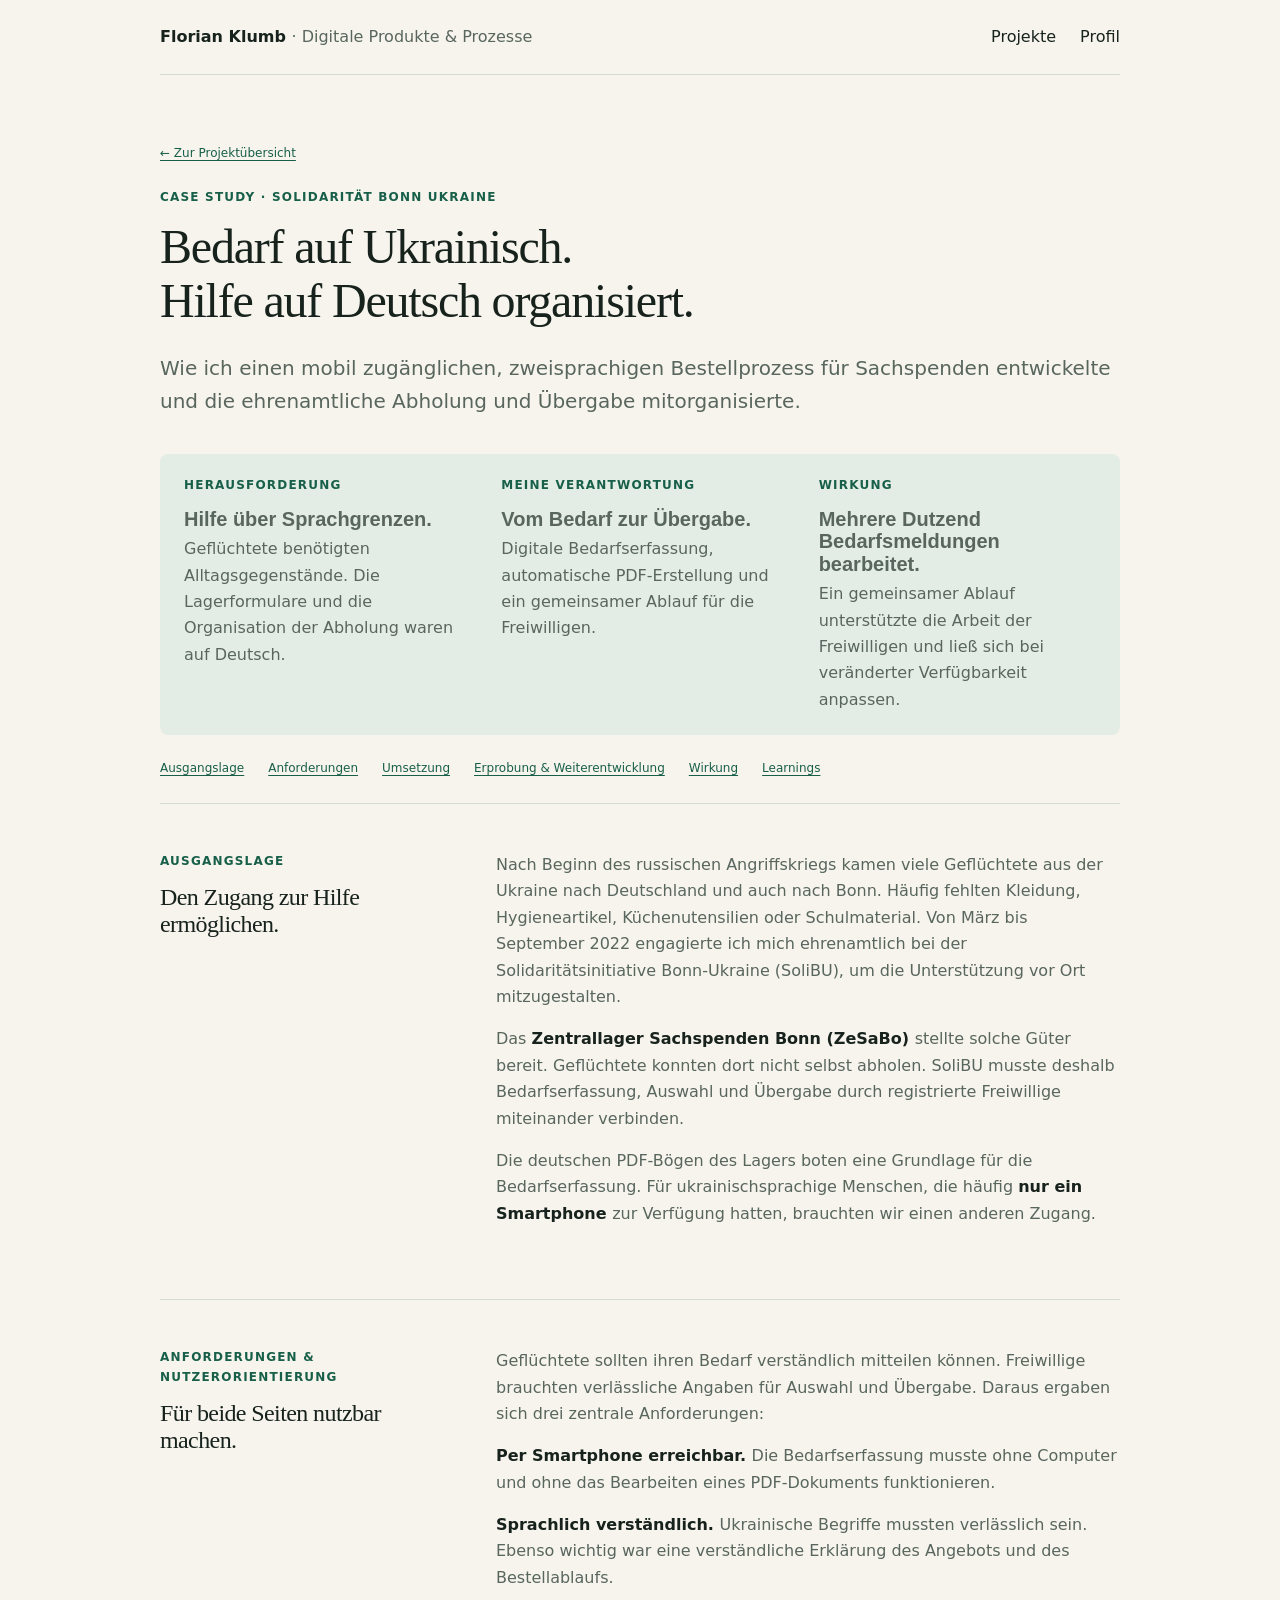
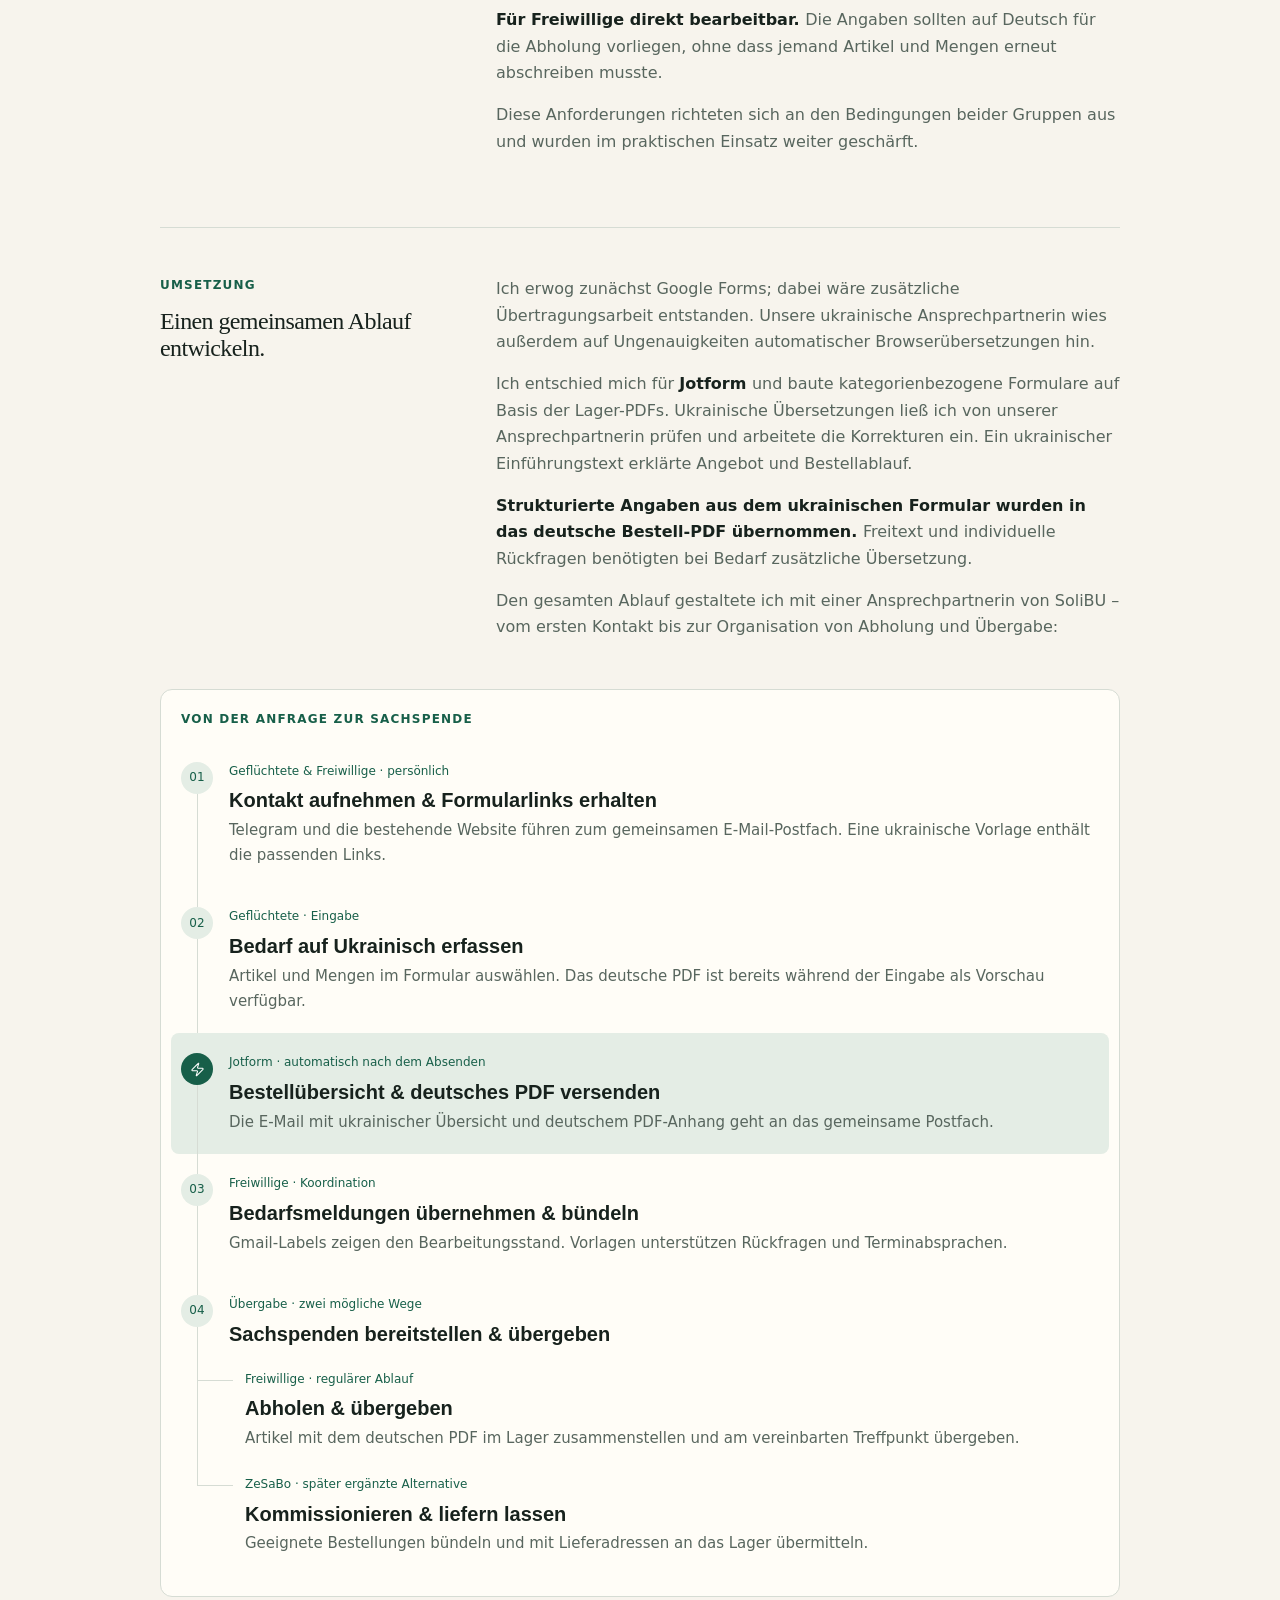
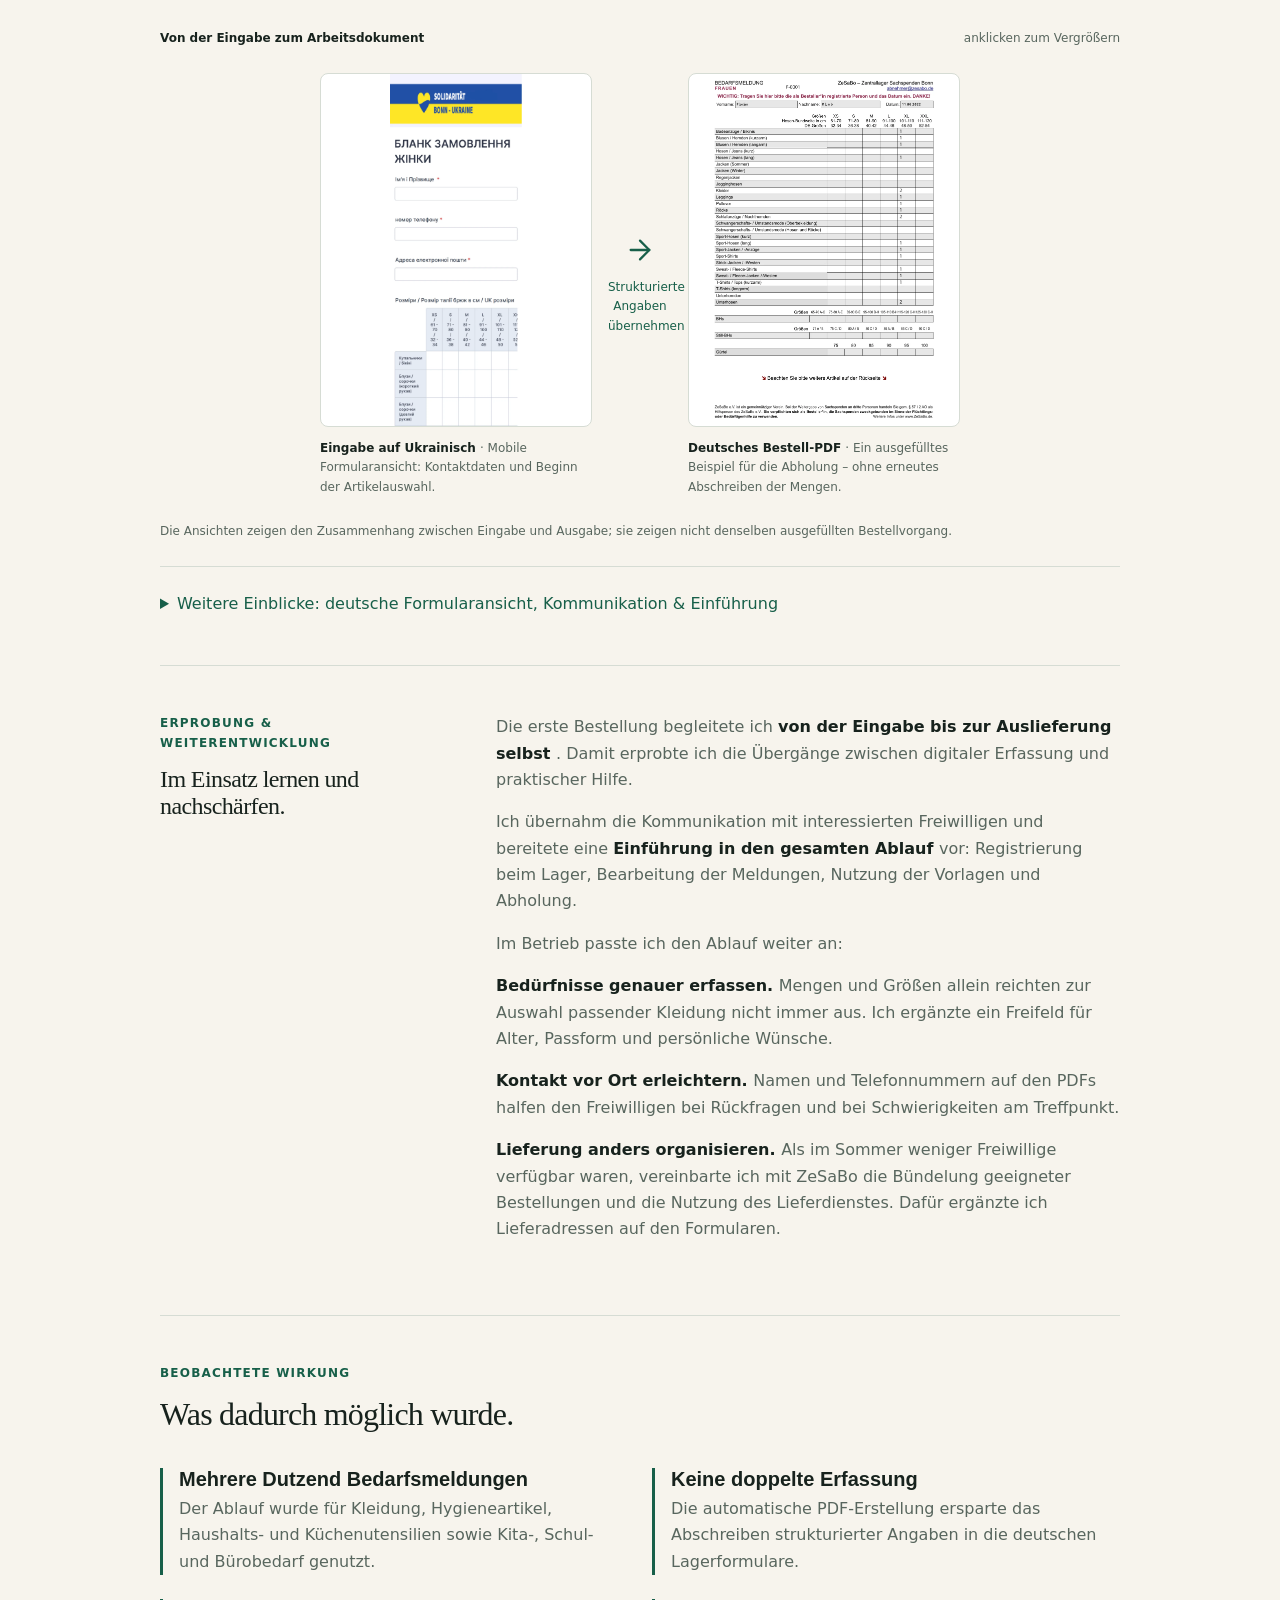
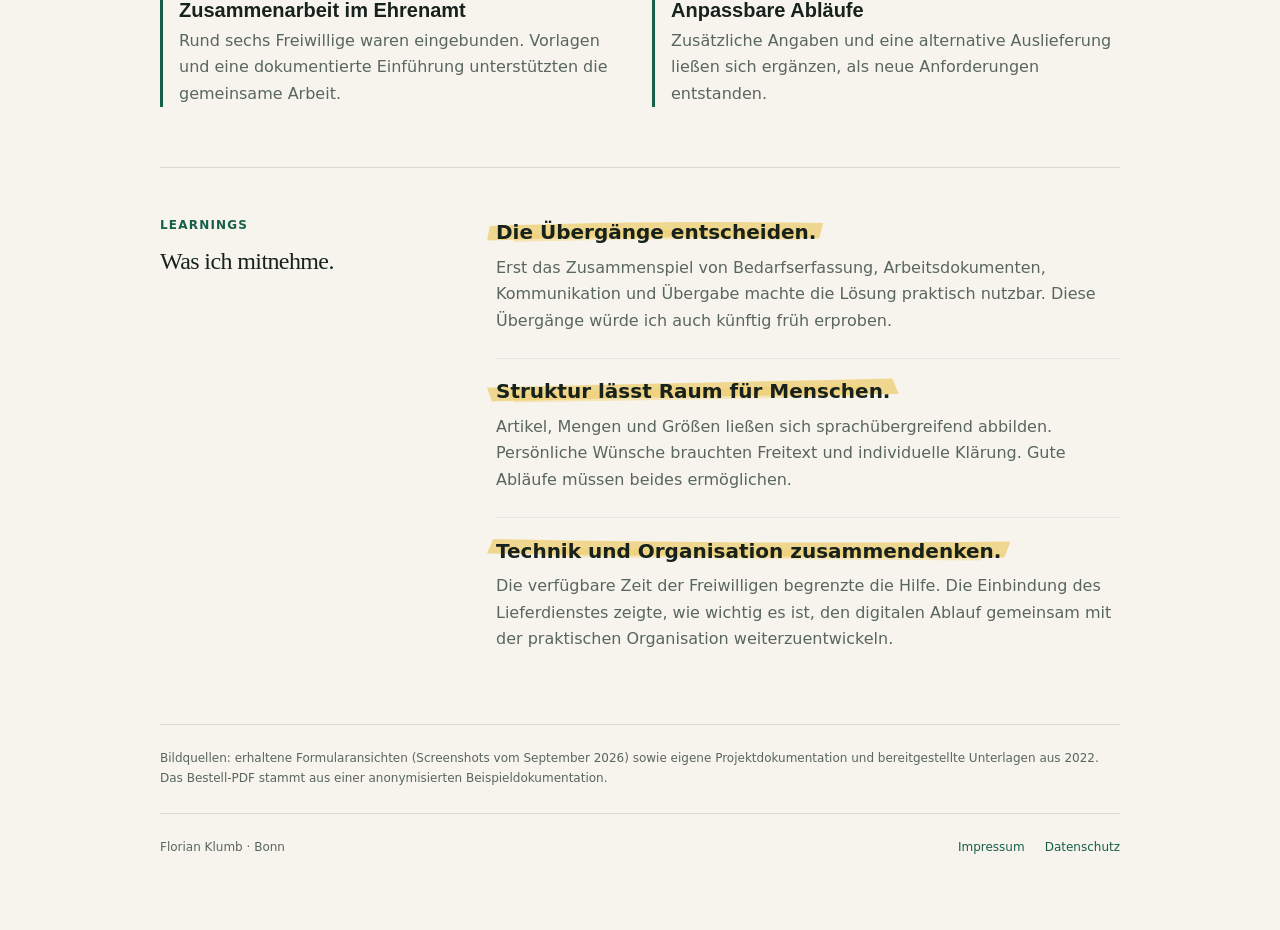
==== case-solibu.html @ 79d1ba6e "Initial version" ====
<!DOCTYPE html>
<html data-theme="light" lang="de">
 <head>
  <meta charset="utf-8"/>
  <meta content="width=device-width, initial-scale=1" name="viewport"/>
  <meta content="light" name="color-scheme"/>
  <title>
   SoliBU: Bedarf auf Ukrainisch, Hilfe auf Deutsch · Florian Klumb
  </title>
  <script defer="" src="assets/site.js">
  </script>
  <meta content="Case Study SoliBU: Ein zweisprachiger Bestellprozess verbindet ukrainische Geflüchtete, Freiwillige und ein Sachspendenlager." name="description"/>
  <link href="assets/favicon.svg" rel="icon" type="image/svg+xml"/>
  <link href="assets/vendor/bulma-1.0.4.min.css" rel="stylesheet"/>
  <link href="assets/portfolio.css" rel="stylesheet"/>
 </head>
 <body>
  <a class="skip-link" href="#inhalt">
   Zum Inhalt
  </a>
  <div id="portfolio">
   <header class="section py-5">
    <div class="container is-max-desktop site-nav">
     <a class="brand" href="index.html">
      Florian Klumb
      <span class="brand-description">
       · Digitale Produkte &amp; Prozesse
      </span>
     </a>
     <nav aria-label="Hauptnavigation">
      <a href="index.html#portfolio-projekte">
       Projekte
      </a>
      <a href="index.html#portfolio-profil">
       Profil
      </a>
     </nav>
    </div>
   </header>
   <main class="section pt-5" id="inhalt" tabindex="-1">
    <div class="container is-max-desktop">
     <section class="case-header block">
      <a class="back-link" href="index.html#portfolio-projekte">
       ← Zur Projektübersicht
      </a>
      <div class="eyebrow">
       Case Study · Solidarität Bonn Ukraine
      </div>
      <h1 class="title is-1 is-size-2-mobile is-spaced">
       Bedarf auf Ukrainisch.
       <br/>
       Hilfe auf Deutsch organisiert.
      </h1>
      <p class="subtitle is-5">
       Wie ich einen mobil zugänglichen, zweisprachigen Bestellprozess für Sachspenden entwickelte und die ehrenamtliche Abholung und Übergabe mitorganisierte.
      </p>
     </section>
     <section aria-label="Das Projekt auf einen Blick" class="notification case-summary">
      <div class="columns is-variable is-5">
       <article class="column">
        <div class="eyebrow">
         Herausforderung
        </div>
        <h3 class="title is-5 is-family-primary">
         Hilfe über Sprachgrenzen.
        </h3>
        <p>
         Geflüchtete benötigten Alltagsgegenstände. Die Lagerformulare und die Organisation der Abholung waren auf Deutsch.
        </p>
       </article>
       <article class="column">
        <div class="eyebrow">
         Meine Verantwortung
        </div>
        <h3 class="title is-5 is-family-primary">
         Vom Bedarf zur Übergabe.
        </h3>
        <p>
         Digitale Bedarfserfassung, automatische PDF-Erstellung und ein gemeinsamer Ablauf für die Freiwilligen.
        </p>
       </article>
       <article class="column">
        <div class="eyebrow">
         Wirkung
        </div>
        <h3 class="title is-5 is-family-primary">
         Mehrere Dutzend Bedarfsmeldungen bearbeitet.
        </h3>
        <p>
         Ein gemeinsamer Ablauf unterstützte die Arbeit der Freiwilligen und ließ sich bei veränderter Verfügbarkeit anpassen.
        </p>
       </article>
      </div>
     </section>
     <nav aria-label="Abschnitte" class="section-nav">
      <a href="#soli-zugang">
       Ausgangslage
      </a>
      <a href="#soli-nutzerorientierung">
       Anforderungen
      </a>
      <a href="#soli-ablauf">
       Umsetzung
      </a>
      <a href="#soli-einfuehrung">
       Erprobung &amp; Weiterentwicklung
      </a>
      <a href="#soli-wirkung">
       Wirkung
      </a>
      <a href="#soli-learnings">
       Learnings
      </a>
     </nav>
     <section class="case-section" id="soli-zugang">
      <div class="columns is-variable is-6">
       <div class="column is-one-third">
        <div class="eyebrow">
         Ausgangslage
        </div>
        <h2 class="title is-4">
         Den Zugang zur Hilfe ermöglichen.
        </h2>
       </div>
       <div class="content column">
        <p>
         Nach Beginn des russischen Angriffskriegs kamen viele Geflüchtete aus der Ukraine nach Deutschland und auch nach Bonn. Häufig fehlten Kleidung, Hygieneartikel, Küchenutensilien oder Schulmaterial. Von März bis September 2022 engagierte ich mich ehrenamtlich bei der Solidaritätsinitiative Bonn-Ukraine (SoliBU), um die Unterstützung vor Ort mitzugestalten.
        </p>
        <p>
         Das
         <strong>
          Zentrallager Sachspenden Bonn (ZeSaBo)
         </strong>
         stellte solche Güter bereit. Geflüchtete konnten dort nicht selbst abholen. SoliBU musste deshalb Bedarfserfassung, Auswahl und Übergabe durch registrierte Freiwillige miteinander verbinden.
        </p>
        <p>
         Die deutschen PDF-Bögen des Lagers boten eine Grundlage für die Bedarfserfassung. Für ukrainischsprachige Menschen, die häufig
         <strong>
          nur ein Smartphone
         </strong>
         zur Verfügung hatten, brauchten wir einen anderen Zugang.
        </p>
       </div>
      </div>
     </section>
     <section class="case-section" id="soli-nutzerorientierung">
      <div class="columns is-variable is-6">
       <div class="column is-one-third">
        <div class="eyebrow">
         Anforderungen &amp; Nutzerorientierung
        </div>
        <h2 class="title is-4">
         Für beide Seiten nutzbar machen.
        </h2>
       </div>
       <div class="content column">
        <p>
         Geflüchtete sollten ihren Bedarf verständlich mitteilen können. Freiwillige brauchten verlässliche Angaben für Auswahl und Übergabe. Daraus ergaben sich drei zentrale Anforderungen:
        </p>
        <p>
         <strong>
          Per Smartphone erreichbar.
         </strong>
         Die Bedarfserfassung musste ohne Computer und ohne das Bearbeiten eines PDF-Dokuments funktionieren.
        </p>
        <p>
         <strong>
          Sprachlich verständlich.
         </strong>
         Ukrainische Begriffe mussten verlässlich sein. Ebenso wichtig war eine verständliche Erklärung des Angebots und des Bestellablaufs.
        </p>
        <p>
         <strong>
          Für Freiwillige direkt bearbeitbar.
         </strong>
         Die Angaben sollten auf Deutsch für die Abholung vorliegen, ohne dass jemand Artikel und Mengen erneut abschreiben musste.
        </p>
        <p>
         Diese Anforderungen richteten sich an den Bedingungen beider Gruppen aus und wurden im praktischen Einsatz weiter geschärft.
        </p>
       </div>
      </div>
     </section>
     <section class="case-section" id="soli-ablauf">
      <div class="columns is-variable is-6">
       <div class="column is-one-third">
        <div class="eyebrow">
         Umsetzung
        </div>
        <h2 class="title is-4">
         Einen gemeinsamen Ablauf entwickeln.
        </h2>
       </div>
       <div class="content column">
        <p>
         Ich erwog zunächst Google Forms; dabei wäre zusätzliche Übertragungsarbeit entstanden. Unsere ukrainische Ansprechpartnerin wies außerdem auf Ungenauigkeiten automatischer Browserübersetzungen hin.
        </p>
        <p>
         Ich entschied mich für
         <strong>
          Jotform
         </strong>
         und baute kategorienbezogene Formulare auf Basis der Lager-PDFs. Ukrainische Übersetzungen ließ ich von unserer Ansprechpartnerin prüfen und arbeitete die Korrekturen ein. Ein ukrainischer Einführungstext erklärte Angebot und Bestellablauf.
        </p>
        <p>
         <strong>
          Strukturierte Angaben aus dem ukrainischen Formular wurden in das deutsche Bestell-PDF übernommen.
         </strong>
         Freitext und individuelle Rückfragen benötigten bei Bedarf zusätzliche Übersetzung.
        </p>
        <p>
         Den gesamten Ablauf gestaltete ich mit einer Ansprechpartnerin von SoliBU – vom ersten Kontakt bis zur Organisation von Abholung und Übergabe:
        </p>
       </div>
      </div>
      <div class="box workflow">
       <div class="eyebrow">
        Von der Anfrage zur Sachspende
       </div>
       <div class="workflow-step">
        <span class="step-marker">
         01
        </span>
        <div class="step-body">
         <span class="step-actor">
          Geflüchtete &amp; Freiwillige · persönlich
         </span>
         <h3 class="title is-5 is-family-primary">
          Kontakt aufnehmen &amp; Formularlinks erhalten
         </h3>
         <p>
          Telegram und die bestehende Website führen zum gemeinsamen E-Mail-Postfach. Eine ukrainische Vorlage enthält die passenden Links.
         </p>
        </div>
       </div>
       <div class="workflow-step">
        <span class="step-marker">
         02
        </span>
        <div class="step-body">
         <span class="step-actor">
          Geflüchtete · Eingabe
         </span>
         <h3 class="title is-5 is-family-primary">
          Bedarf auf Ukrainisch erfassen
         </h3>
         <p>
          Artikel und Mengen im Formular auswählen. Das deutsche PDF ist bereits während der Eingabe als Vorschau verfügbar.
         </p>
        </div>
       </div>
       <div class="workflow-step is-automatic">
        <span class="step-marker">
         <svg aria-hidden="true" class="symbol" fill="none" focusable="false" stroke="currentColor" stroke-linecap="round" stroke-linejoin="round" stroke-width="1.7" viewbox="0 0 24 24">
          <path d="M4 14a1 1 0 0 1-.78-1.63l9.9-10.2a.5.5 0 0 1 .86.46l-1.92 6.02A1 1 0 0 0 13 10h7a1 1 0 0 1 .78 1.63l-9.9 10.2a.5.5 0 0 1-.86-.46l1.92-6.02A1 1 0 0 0 11 14z">
          </path>
         </svg>
        </span>
        <div class="step-body">
         <span class="step-actor">
          Jotform · automatisch nach dem Absenden
         </span>
         <h3 class="title is-5 is-family-primary">
          Bestellübersicht &amp; deutsches PDF versenden
         </h3>
         <p>
          Die E-Mail mit ukrainischer Übersicht und deutschem PDF-Anhang geht an das gemeinsame Postfach.
         </p>
        </div>
       </div>
       <div class="workflow-step">
        <span class="step-marker">
         03
        </span>
        <div class="step-body">
         <span class="step-actor">
          Freiwillige · Koordination
         </span>
         <h3 class="title is-5 is-family-primary">
          Bedarfsmeldungen übernehmen &amp; bündeln
         </h3>
         <p>
          Gmail-Labels zeigen den Bearbeitungsstand. Vorlagen unterstützen Rückfragen und Terminabsprachen.
         </p>
        </div>
       </div>
       <div class="workflow-step is-final">
        <span class="step-marker">
         04
        </span>
        <div class="step-body">
         <div class="step-intro">
         <span class="step-actor">
          Übergabe · zwei mögliche Wege
         </span>
         <h3 class="title is-5 is-family-primary">
          Sachspenden bereitstellen &amp; übergeben
         </h3>
         </div>
         <div class="delivery-options">
          <article class="delivery-option">
           <span class="step-actor">
            Freiwillige · regulärer Ablauf
           </span>
           <h3 class="title is-5 is-family-primary">
            Abholen &amp; übergeben
           </h3>
           <p>
            Artikel mit dem deutschen PDF im Lager zusammenstellen und am vereinbarten Treffpunkt übergeben.
           </p>
          </article>
          <article class="delivery-option">
           <span class="step-actor">
            ZeSaBo · später ergänzte Alternative
           </span>
           <h3 class="title is-5 is-family-primary">
            Kommissionieren &amp; liefern lassen
           </h3>
           <p>
            Geeignete Bestellungen bündeln und mit Lieferadressen an das Lager übermitteln.
           </p>
          </article>
         </div>
        </div>
       </div>
      </div>
      <div class="evidence-heading">
       <strong>
        Von der Eingabe zum Arbeitsdokument
       </strong>
       <span class="muted">
        anklicken zum Vergrößern
       </span>
      </div>
      <div class="evidence-pair">
       <figure>
        <button aria-label="Ukrainischen Formularausschnitt öffnen" class="image-trigger--mobile image-trigger" data-image-open="" data-image-portrait="" type="button">
         <img alt="Ausschnitt der ukrainischen mobilen Bedarfserfassung" src="assets/ausschnitt-der-ukrainischen-mobilen-bedarfserfassung-50e8f81.webp" style="object-fit: contain;"/>
        </button>
        <figcaption>
         <strong>
          Eingabe auf Ukrainisch
         </strong>
         · Mobile Formularansicht: Kontaktdaten und Beginn der Artikelauswahl.
        </figcaption>
       </figure>
       <div aria-hidden="true" class="evidence-arrow">
        <svg aria-hidden="true" class="symbol" fill="none" focusable="false" stroke="currentColor" stroke-linecap="round" stroke-linejoin="round" stroke-width="1.7" viewbox="0 0 24 24">
         <path d="M5 12h14">
         </path>
         <path d="m12 5 7 7-7 7">
         </path>
        </svg>
        <span>
         Strukturierte
         <br/>
         Angaben
         <br/>
         übernehmen
        </span>
       </div>
       <figure>
        <button aria-label="Deutsches Bestell-PDF öffnen" class="image-trigger--pdf image-trigger" data-image-open="" type="button">
         <img alt="Deutsches ZeSaBo-Bestellformular mit automatisch eingetragenen Mengen" src="assets/deutsches-zesabo-bestellformular-mit-automatisch-eingetragenen-me-59f6956.webp"/>
        </button>
        <figcaption>
         <strong>
          Deutsches Bestell-PDF
         </strong>
         · Ein ausgefülltes Beispiel für die Abholung – ohne erneutes Abschreiben der Mengen.
        </figcaption>
       </figure>
      </div>
      <p class="help note">
       Die Ansichten zeigen den Zusammenhang zwischen Eingabe und Ausgabe; sie zeigen nicht denselben ausgefüllten Bestellvorgang.
      </p>
      <details class="extra-evidence">
       <summary>
        Weitere Einblicke: deutsche Formularansicht, Kommunikation &amp; Einführung
       </summary>
       <div class="columns evidence-gallery">
        <div class="column">
         <figure>
          <button aria-label="Deutschen Formularausschnitt öffnen" class="image-trigger--mobile image-trigger" data-image-open="" data-image-portrait="" type="button">
           <img alt="Ausschnitt der deutschen mobilen Bedarfserfassung" src="assets/ausschnitt-der-deutschen-mobilen-bedarfserfassung-8498dd7.webp"/>
          </button>
          <figcaption>
           <strong>
            Die deutsche Formularversion
           </strong>
           · Dieselben Kategorien in der zweiten Sprache.
          </figcaption>
         </figure>
        </div>
        <div class="column">
         <figure>
          <button aria-label="Gmail-Vorlagen vergrößern" class="image-trigger" data-image-open="" type="button">
           <img alt="Gmail-Menü mit Vorlagen für Begrüßung und Abholtermin" src="assets/gmail-men-mit-vorlagen-f-r-begr-ung-und-abholtermin-f7cd267.webp"/>
          </button>
          <figcaption>
           <strong>
            Kommunikation
           </strong>
           · Vorlagen für den Einstieg und die Übergabe.
          </figcaption>
         </figure>
        </div>
        <div class="column">
         <figure>
          <button aria-label="Workflow-Folie der Einführung vergrößern" class="image-trigger" data-image-open="" type="button">
           <img alt="Folie 4: Workflow – Idealfall" src="assets/workflow-idealfall-25d9f4c.webp"/>
          </button>
          <figcaption>
           <strong>
            Einführung für Freiwillige
           </strong>
           · Workflow-Folie aus meinem 13-seitigen Foliensatz zur Einführung der Freiwilligen, 30. Mai 2022.
          </figcaption>
         </figure>
        </div>
       </div>
      </details>
     </section>
     <section class="case-section" id="soli-einfuehrung">
      <div class="columns is-variable is-6">
       <div class="column is-one-third">
        <div class="eyebrow">
         Erprobung &amp; Weiterentwicklung
        </div>
        <h2 class="title is-4">
         Im Einsatz lernen und nachschärfen.
        </h2>
       </div>
       <div class="content column">
        <p>
         Die erste Bestellung begleitete ich
         <strong>
          von der Eingabe bis zur Auslieferung selbst
         </strong>. Damit erprobte ich die Übergänge zwischen digitaler Erfassung und praktischer Hilfe.
        </p>
        <p>
         Ich übernahm die Kommunikation mit interessierten Freiwilligen und bereitete eine
         <strong>
          Einführung in den gesamten Ablauf
         </strong>
         vor: Registrierung beim Lager, Bearbeitung der Meldungen, Nutzung der Vorlagen und Abholung.
        </p>
        <p>
         Im Betrieb passte ich den Ablauf weiter an:
        </p>
        <p>
         <strong>
          Bedürfnisse genauer erfassen.
         </strong>
         Mengen und Größen allein reichten zur Auswahl passender Kleidung nicht immer aus. Ich ergänzte ein Freifeld für Alter, Passform und persönliche Wünsche.
        </p>
        <p>
         <strong>
          Kontakt vor Ort erleichtern.
         </strong>
         Namen und Telefonnummern auf den PDFs halfen den Freiwilligen bei Rückfragen und bei Schwierigkeiten am Treffpunkt.
        </p>
        <p>
         <strong>
          Lieferung anders organisieren.
         </strong>
         Als im Sommer weniger Freiwillige verfügbar waren, vereinbarte ich mit ZeSaBo die Bündelung geeigneter Bestellungen und die Nutzung des Lieferdienstes. Dafür ergänzte ich Lieferadressen auf den Formularen.
        </p>
       </div>
      </div>
     </section>
     <section class="case-section" id="soli-wirkung">
      <div class="eyebrow">
       Beobachtete Wirkung
      </div>
      <h2 class="title is-3">
       Was dadurch möglich wurde.
      </h2>
      <div class="columns is-multiline">
       <div class="column is-half">
        <article class="impact-item">
         <h3 class="title is-5 is-family-primary">
          Mehrere Dutzend Bedarfsmeldungen
         </h3>
         <p>
          Der Ablauf wurde für Kleidung, Hygieneartikel, Haushalts- und Küchenutensilien sowie Kita-, Schul- und Bürobedarf genutzt.
         </p>
        </article>
       </div>
       <div class="column is-half">
        <article class="impact-item">
         <h3 class="title is-5 is-family-primary">
          Keine doppelte Erfassung
         </h3>
         <p>
          Die automatische PDF-Erstellung ersparte das Abschreiben strukturierter Angaben in die deutschen Lagerformulare.
         </p>
        </article>
       </div>
       <div class="column is-half">
        <article class="impact-item">
         <h3 class="title is-5 is-family-primary">
          Zusammenarbeit im Ehrenamt
         </h3>
         <p>
          Rund sechs Freiwillige waren eingebunden. Vorlagen und eine dokumentierte Einführung unterstützten die gemeinsame Arbeit.
         </p>
        </article>
       </div>
       <div class="column is-half">
        <article class="impact-item">
         <h3 class="title is-5 is-family-primary">
          Anpassbare Abläufe
         </h3>
         <p>
          Zusätzliche Angaben und eine alternative Auslieferung ließen sich ergänzen, als neue Anforderungen entstanden.
         </p>
        </article>
       </div>
      </div>
     </section>
     <section class="case-section" id="soli-learnings">
      <div class="columns is-variable is-6">
       <div class="column is-one-third">
        <div class="eyebrow">
         Learnings
        </div>
        <h2 class="title is-4">
         Was ich mitnehme.
        </h2>
       </div>
       <div class="content column">
        <article class="media">
         <div class="media-content">
          <h3>
           <span class="marker-text">Die Übergänge entscheiden.</span>
          </h3>
          <p>
           Erst das Zusammenspiel von Bedarfserfassung, Arbeitsdokumenten, Kommunikation und Übergabe machte die Lösung praktisch nutzbar. Diese Übergänge würde ich auch künftig früh erproben.
          </p>
         </div>
        </article>
        <article class="media">
         <div class="media-content">
          <h3>
           <span class="marker-text">Struktur lässt Raum für Menschen.</span>
          </h3>
          <p>
           Artikel, Mengen und Größen ließen sich sprachübergreifend abbilden. Persönliche Wünsche brauchten Freitext und individuelle Klärung. Gute Abläufe müssen beides ermöglichen.
          </p>
         </div>
        </article>
        <article class="media">
         <div class="media-content">
          <h3>
           <span class="marker-text">Technik und Organisation zusammendenken.</span>
          </h3>
          <p>
           Die verfügbare Zeit der Freiwilligen begrenzte die Hilfe. Die Einbindung des Lieferdienstes zeigte, wie wichtig es ist, den digitalen Ablauf gemeinsam mit der praktischen Organisation weiterzuentwickeln.
          </p>
         </div>
        </article>
       </div>
      </div>
     </section>
     <p class="help note">
      Bildquellen: erhaltene Formularansichten (Screenshots vom September 2026) sowie eigene Projektdokumentation und bereitgestellte Unterlagen aus 2022. Das Bestell-PDF stammt aus einer anonymisierten Beispieldokumentation.
     </p>
     <footer class="site-footer">
      <span>Florian Klumb · Bonn</span>
      <nav aria-label="Fußnavigation" class="footer-links">
       <a href="impressum.html">Impressum</a>
       <a href="datenschutz.html">Datenschutz</a>
      </nav>
     </footer>
    </div>
   </main>
   <dialog aria-labelledby="portfolio-image-caption" class="image-dialog" data-image-dialog="">
    <div class="image-dialog__header">
     <p data-image-caption="" id="portfolio-image-caption">
     </p>
     <button aria-label="Bildansicht schließen" class="button image-dialog__close" data-close-image="" type="button">
      ×
     </button>
    </div>
    <div class="image-dialog__body" data-image-scroll="">
     <img alt=""/>
    </div>
   </dialog>
  </div>
 </body>
</html>
---- assets/portfolio.css ----
/* Bulma 1.0.4 supplies the layout, text rhythm, cards, buttons and spacing scale.
   This file contains the portfolio theme and its genuinely specific components.
   No styles are embedded in HTML. Breakpoint: Bulma tablet, 769px. */

/* 1. Theme: shared colors and Bulma component variables */
:root[data-theme="light"] {
  --paper: #f7f4ed; --white: #fffdf7; --ink: #17221d; --muted: #58665e; --green: #175f49; --soft: #e4ede5;
  --sand: #eeeae1; --line: #d6dcd4; --bulma-family-primary: system-ui, sans-serif;
  --bulma-body-background-color: var(--paper); --bulma-body-color: var(--muted);
  --bulma-body-line-height: 1.65; --bulma-text: var(--muted); --bulma-text-strong: var(--ink);
  --bulma-link-text: var(--green); --bulma-border: var(--line); --bulma-primary-h: 162;
  --bulma-primary-s: 61%; --bulma-primary-l: 23%; --bulma-success-h: 162; --bulma-success-s: 61%;
  --bulma-success-l: 23%; --bulma-radius: .5rem; --bulma-radius-large: .75rem;
  --bulma-weight-semibold: 600; color-scheme: light;
}
html { scroll-behavior: smooth; }
body { background: var(--paper); }
a { text-underline-offset: .25em; }
a:hover { text-decoration: underline; }
button { cursor: pointer; font: inherit; }
button, a { touch-action: manipulation; }
:focus-visible { outline: 3px solid var(--green); outline-offset: 4px; }
[hidden] { display: none !important; }
.title {
  --bulma-title-weight: 400; --bulma-title-color: var(--ink); font-family: Georgia, serif;
  letter-spacing: -.025em;
}
.title.is-family-primary { --bulma-title-weight: 600; letter-spacing: 0; }
.subtitle { --bulma-subtitle-line-height: 1.65; }
.content { --bulma-content-heading-weight: 600; }
.content h3 { font-size: var(--bulma-size-5); }
.box {
  --bulma-box-background-color: var(--white); --bulma-box-shadow: none; border: 1px solid var(--line);
}
.card {
  --bulma-card-background-color: var(--paper); --bulma-card-shadow: none; --bulma-card-radius: 1rem;
  border: 1px solid var(--line);
}
.button { min-height: 2.75rem; }
.button.is-dark { background: var(--ink); color: var(--white); border-color: var(--ink); }
.button.is-outlined { color: var(--ink); border-color: var(--line); background: transparent; }
.button:hover { text-decoration: none; }
.tag:not(.is-success) { background: transparent; color: var(--muted); border: 1px solid var(--line); }
.eyebrow {
  color: var(--green); font-size: var(--bulma-size-7); font-weight: 600; letter-spacing: .1em;
  text-transform: uppercase; margin-bottom: .75rem;
}
.muted, .note { color: var(--muted); }
.symbol { width: 1.25em; height: 1.25em; flex-shrink: 0; vertical-align: middle; }
.skip-link {
  position: fixed; top: 1rem; left: 1rem; padding: .75rem 1rem; background: var(--ink); color: white;
  transform: translateY(-200%); opacity: 0; pointer-events: none; z-index: 20;
}
.skip-link:focus { transform: none; opacity: 1; pointer-events: auto; }

/* 2. Site identity and shared page structure */
.site-nav, .site-footer { display: flex; align-items: center; justify-content: space-between; gap: 1.5rem; }
.site-nav { padding-bottom: 1.5rem; border-bottom: 1px solid var(--line); }
.site-nav nav { display: flex; gap: 1.5rem; }
.site-nav a { color: var(--ink); }
.brand { font-weight: 600; }
.brand-description { color: var(--muted); font-weight: 400; }
.site-footer { border-top: 1px solid var(--line); padding-block: 1.5rem; font-size: var(--bulma-size-7); }
.intro-title { font-size: clamp(2.5rem, 5.5vw, 4.5rem); max-width: 14ch; line-height: 1.04; }
.intro-copy .subtitle { margin-block: 2rem; }
.portrait { max-width: 20rem; margin-inline: auto; }
.portrait img {
  display: block; width: 100%; height: auto; border-radius: 1rem; box-shadow: 0 1rem 2rem #17221d12;
}
.projects { background: var(--white); border-block: 1px solid var(--line); }
.projects-heading { margin-bottom: 1.5rem; }
.profile-copy { max-width: 50rem; }
.project-card { overflow: hidden; }
.project-card + .project-card { margin-top: 2rem; }
.project-context {
  color: var(--green); font-weight: 600; font-size: var(--bulma-size-7); margin-bottom: .75rem;
}
.project-context span { color: var(--muted); font-weight: 400; }
.project-summary { max-width: 46rem; }
.comparison-panel { display: flex; flex-direction: column; height: 100%; }
.comparison-panel--problem { background: var(--sand); }
.comparison-panel--solution { background: var(--soft); }
.comparison-divider { border-left: 1px solid var(--line); }
.comparison-caption { font-size: var(--bulma-size-7); margin-top: auto; padding-top: 1.5rem; }
.case-link {
  display: inline-flex; min-height: 2.75rem; align-items: center; text-decoration: underline;
  white-space: nowrap;
}
.case-header { padding-block: 1rem .75rem; margin-bottom: .75rem; }
.back-link {
  display: inline-block; margin-bottom: 1.5rem; text-decoration: underline;
  font-size: var(--bulma-size-7);
}
.case-summary, .reading-note { background: var(--soft); color: var(--muted); }
.case-summary .eyebrow { margin-bottom: .75rem; }
.section-nav {
  display: flex; flex-wrap: wrap; gap: .75rem 1.5rem; border-bottom: 1px solid var(--line);
  padding-bottom: 1.5rem; font-size: var(--bulma-size-7);
}
.section-nav a { text-decoration: underline; }
.case-section { padding-block: 3rem; border-bottom: 1px solid var(--line); }
.case-section > .columns:last-child { margin-bottom: 0; }
.case-section > .title + .columns { margin-top: 1.5rem; }
.case-section .note { margin-top: 1.5rem; }
.reading-note { margin-top: 1.5rem; }
.impact-item { border-left: 3px solid var(--green); padding-left: 1rem; }
.case-section + .note { margin-block: 1.5rem; }
.process-overview { margin-top: 1.5rem; }
.process-overview li.column { display: grid; grid-template-columns: 1.25rem minmax(0, 1fr); column-gap: .625rem; row-gap: .375rem; align-content: start; }
.process-overview .symbol { color: var(--green); width: 1.25rem; height: 1.25rem; margin: .1rem 0 0; }
.process-overview li.content > h3 { margin: 0; line-height: 1.4; }
.process-overview li > p { grid-column: 2; margin: 0; font-size: .9375rem; line-height: 1.65; }

/* 3. Workflow: the only custom layout is the connected process itself */
.workflow { margin-block: 1.5rem; }
.workflow-step {
  display: grid; grid-template-columns: 2rem minmax(0, 1fr); gap: 1rem; position: relative;
  padding-block: 1.25rem;
}
.workflow-step:not(:last-child)::after {
  content: ""; position: absolute; left: 1rem; top: 3.25rem; bottom: -1.25rem; width: 1px;
  background: var(--line);
}
.step-marker {
  display: flex; justify-content: center; align-items: center; width: 2rem; height: 2rem;
  border-radius: 50%; background: var(--soft); color: var(--green); font-size: var(--bulma-size-7);
  z-index: 1;
}
.step-actor { display: block; color: var(--green); font-size: var(--bulma-size-7); margin-bottom: .5rem; }
.step-body { font-size: .9375rem; line-height: 1.65; }
.step-body .title { margin-bottom: .75rem; }
/* Extend the highlight without moving the aligned process markers or text. */
.workflow-step.is-automatic { isolation: isolate; }
.workflow-step.is-automatic::before {
  content: ""; position: absolute; inset: 0 -.625rem; z-index: -1;
  background: var(--soft); border-radius: .5rem;
}
.is-automatic .step-marker { background: var(--green); color: white; }
.delivery-options { margin-top: 1.5rem; }
.delivery-option { position: relative; margin-top: 1.5rem; padding-left: 1rem; }
.delivery-option::before {
  content: ""; position: absolute; top: .65rem; left: -2rem; width: 2.25rem; height: 1px;
  background: var(--line);
}
.delivery-option::after {
  content: ""; position: absolute; top: -1.5rem; bottom: -1.5rem; left: -2rem; width: 1px;
  background: var(--line);
}
.delivery-option:last-child::after { bottom: auto; height: 2.15rem; }
.step-intro { position: relative; }
.step-intro::before {
  content: ""; position: absolute; top: 2rem; bottom: -1.5rem; left: -2rem; width: 1px;
  background: var(--line);
}

/* 4. Evidence images and slide selection */
.evidence-heading {
  display: flex; justify-content: space-between; flex-wrap: wrap; gap: .5rem; margin-block: 2rem 1rem;
  font-size: var(--bulma-size-7);
}
.image-trigger {
  display: block; width: 100%; padding: 0; border: 1px solid var(--line); border-radius: .5rem;
  overflow: hidden; background: white;
}
.image-trigger:hover { border-color: var(--green); }
.image-trigger img { display: block; width: 100%; height: 12rem; object-fit: contain; }
figcaption { font-size: var(--bulma-size-7); margin-top: .75rem; }
.evidence-pair {
  display: grid; grid-template-columns: minmax(0, 1fr) 4rem minmax(0, 1fr); align-items: start; gap: 1rem;
  max-width: 40rem; margin: 1.5rem auto;
}
.evidence-pair .image-trigger img { height: 22rem; object-fit: cover; object-position: top; }
.evidence-pair .image-trigger--pdf img { object-fit: contain; }
.evidence-arrow { align-self: center; text-align: center; color: var(--green); font-size: .75rem; }
.evidence-arrow .symbol { display: block; margin: 0 auto .75rem; width: 2rem; height: 2rem; }
.extra-evidence { margin-top: 1.5rem; border-top: 1px solid var(--line); padding-top: 1.5rem; }
.extra-evidence summary { cursor: pointer; color: var(--green); }
.extra-evidence .evidence-gallery { margin-top: 1rem; }
.extra-evidence .image-trigger { max-width: 17rem; margin-inline: auto; }
.extra-evidence .image-trigger--mobile img { object-fit: cover; object-position: top; }
.deck-evidence { max-width: 48rem; margin: 2rem auto; }
.slide-viewer { padding: 0; overflow: hidden; }
.slide-toolbar {
  display: flex; align-items: center; gap: .75rem; padding: 1rem; border-bottom: 1px solid var(--line);
  color: var(--green); font-size: var(--bulma-size-7);
}
.slide-layout { display: grid; grid-template-columns: 7rem minmax(0, 1fr); gap: 1rem; padding: 1rem; }
.slide-thumbnails { display: grid; gap: .5rem; }
.slide-thumbnails button {
  display: flex; align-items: center; gap: .25rem; background: white; border: 1px solid var(--line);
  padding: .25rem; font-size: .75rem;
}
.slide-thumbnails img { width: calc(100% - 1rem); min-width: 0; }
.slide-thumbnails [aria-pressed="true"] { outline: 2px solid var(--green); }
.slide-main { align-self: center; }
.slide-main img { height: auto; }
.slide-status { padding: .75rem 1rem; border-top: 1px solid var(--line); font-size: .75rem; }
.image-dialog {
  width: min(94vw, 70rem); max-height: 90vh; max-height: 90dvh; margin: auto; padding: 0;
  border: 1px solid var(--line); border-radius: .75rem; background: var(--white); color: var(--ink);
}
.image-dialog[open] { display: flex; flex-direction: column; }
.image-dialog::backdrop { background: #17221dcc; }
.image-dialog__header {
  display: flex; align-items: center; justify-content: space-between; gap: 1rem; padding: .75rem 1rem;
  border-bottom: 1px solid var(--line); font-size: var(--bulma-size-7);
}
.image-dialog__close {
  flex-shrink: 0; border: 0; background: transparent; font-size: 1.75rem; width: 2.75rem; height: 2.75rem;
  padding: 0;
}
.image-dialog__body { overflow: auto; padding: 1rem; min-height: 0; }
.image-dialog__body img { display: block; width: 100%; height: auto; margin-inline: auto; }
.image-dialog[data-portrait="true"] img { max-width: 36rem; }
.is-viewing-image { overflow: hidden; }

/* 5. Project illustrations: reusable visual objects, no per-element styling */
.mail-stack {
  display: grid; align-content: center; gap: .75rem; flex: 1; min-height: 14rem; padding-inline: .5rem;
}
.mail-slip {
  display: flex; align-items: center; gap: .75rem; border: 1px solid var(--line); padding: .75rem;
  background: var(--white); border-radius: .375rem; box-shadow: 0 .25rem .75rem #17221d12;
  color: var(--ink); font-size: var(--bulma-size-7);
}
.mail-slip .symbol { color: var(--green); }
.mail-slip:first-child { transform: rotate(-3deg); }
.mail-slip:nth-child(2) { transform: translateX(.25rem) rotate(1deg); }
.mail-slip:last-child { transform: rotate(-1deg); }
.support-request {
  margin-block: auto; border: 1px solid var(--green); border-radius: .75rem; overflow: hidden;
  background: var(--white); color: var(--ink); font-size: var(--bulma-size-7);
}
.request-heading {
  display: flex; align-items: center; gap: .75rem; padding: 1rem; background: var(--green); color: white;
  font-weight: 600;
}
.request-detail {
  display: flex; align-items: center; justify-content: space-between; flex-wrap: wrap; gap: .75rem;
  padding: 1rem; border-bottom: 1px solid var(--line);
}
.request-assignment { display: grid; gap: .25rem; padding: 1rem; }
.request-assignment span { color: var(--muted); }
.language-scene {
  display: grid; grid-template-columns: minmax(0, 1.6fr) 2rem minmax(0, 1fr); align-items: center;
  gap: .75rem; min-height: 17rem; flex: 1;
}
.mail-preview, .pdf-preview, .form-preview {
  background: var(--white); border: 1px solid var(--line); border-radius: .5rem;
  box-shadow: 0 .25rem .75rem #17221d12; color: var(--ink); font-size: .8rem; overflow: hidden;
}
.mail-preview { transform: rotate(-4deg); }
.mail-preview__header {
  display: flex; align-items: center; gap: .5rem; padding: .75rem; border-bottom: 1px solid var(--line);
  font-size: .7rem; background: var(--paper);
}
.mail-preview__header span { margin-left: auto; color: var(--green); font-weight: 600; }
.mail-preview__meta { padding: .75rem .75rem 0; font-size: .7rem; }
.mail-preview p { padding: .75rem; }
.mail-preview__action {
  border-top: 1px solid var(--line); padding: .5rem .75rem; font-size: .7rem; color: var(--muted);
}
.language-gap { color: var(--muted); text-align: center; }
.language-gap > span { display: block; font: 2.5rem Georgia, serif; }
.language-gap small { writing-mode: vertical-rl; font-size: .65rem; letter-spacing: .04em; }
.pdf-preview, .form-preview { padding: 1rem; }
.comparison-panel--problem .pdf-preview { transform: rotate(5deg); }
.pdf-label {
  display: flex; align-items: center; justify-content: space-between; color: var(--green);
  margin-bottom: 1rem;
}
.pdf-icon { position: relative; display: inline-flex; }
.pdf-icon .symbol { width: 2rem; height: 2.5rem; }
.pdf-icon > span {
  position: absolute; left: -.125rem; bottom: .375rem; padding: 0 .125rem; background: var(--green);
  color: white; font: 600 .5rem system-ui, sans-serif;
}
.pdf-preview b, .form-preview b {
  display: flex; justify-content: space-between; align-items: center; gap: .5rem; padding-block: .5rem;
  border-bottom: 1px solid var(--line); font-weight: 500;
}
.pdf-preview em, .form-preview em { font-style: normal; }
.form-preview small { display: block; color: var(--green); font-size: .7rem; margin-bottom: .75rem; }
.form-preview em {
  border: 1px solid var(--line); border-radius: .25rem; min-width: 2rem; padding: .125rem .5rem;
  text-align: center; background: white;
}
.form-preview__submit {
  margin-top: 1rem; padding: .5rem; background: var(--green); color: white; border-radius: .25rem;
  text-align: center; font-size: .7rem;
}
.language-link { text-align: center; color: var(--green); }
.pdf-check {
  display: flex; align-items: center; gap: .25rem; color: var(--green); font-size: .7rem;
  margin-top: 1rem;
}

/* Only the custom components need additional responsive rules. */
@media (max-width: 768px) {
  .brand-description { display: none; }
  .site-nav, .site-nav nav { gap: 1rem; }
  .site-nav { font-size: var(--bulma-size-7); }
  .intro-portrait { padding-top: 1.5rem; }
  .portrait { max-width: 15rem; }
  .project-footer .is-narrow { padding-top: 0; }
  .project-context span { display: block; }
  .case-section { padding-block: 2rem; }
  .evidence-pair { grid-template-columns: minmax(0, 1fr); max-width: 18rem; }
  .evidence-arrow .symbol { transform: rotate(90deg); }
  .evidence-arrow span { display: none; }
  .evidence-pair .image-trigger img { height: 20rem; }
  .slide-layout { grid-template-columns: minmax(0, 1fr); }
  .slide-thumbnails { display: flex; order: 2; }
  .slide-thumbnails button { width: 25%; min-height: 2.75rem; }
  .language-scene { gap: .5rem; }
  .pdf-preview, .form-preview { padding: .75rem; }
  .image-dialog__header { gap: .5rem; }
}
@media (prefers-reduced-motion: reduce) {
  html { scroll-behavior: auto; }
}

/* 9. Hero illustration, profile layout and project metadata */

.accent-eyebrow { display:flex; align-items:center; gap:.7rem; }
.accent-eyebrow::before { content:""; width:28px; height:2px; background:#e6a125; flex-shrink:0; }
.transformation { position:relative; background:var(--white); border:1px solid var(--line); border-radius:12px; padding:1.7rem 1.25rem 1.25rem; transform:rotate(2deg); box-shadow:0 18px 38px #17221d12; max-width:350px; margin:2rem auto; }
.transformation::before { content:""; position:absolute; width:64px; height:20px; left:calc(50% - 32px); top:-10px; transform:rotate(-3deg); background:#efc568b8; }
.transformation .eyebrow { font-size:.62rem; font-weight:400; letter-spacing:.1em; color:var(--muted); margin-bottom:1rem; }
.transformation h2 { font-family:system-ui,sans-serif; font-size:1rem; font-weight:600; letter-spacing:0; margin:0; }
.transformation svg { display:block; width:100%; height:auto; margin-top:.5rem; }
.before-simple { background:var(--paper); border:1px solid var(--line); padding:1rem .9rem .4rem; border-radius:8px; color:var(--ink); }
.simple-transition { text-align:center; color:var(--green); font-size:1.6rem; line-height:1.3; padding:.3rem; }
.after-simple { background:#dcece5; border:1px solid var(--green); color:var(--ink); padding:1rem .9rem .5rem; border-radius:8px; }
#portfolio-profil .profile-copy { max-width:none; }
@media screen and (min-width: 769px) {
  .about-portrait {
    width: 300px;
    max-width: 100%;
  }
}
.cv-note { font-size:.75rem; margin-top:-.6rem; color:var(--muted); }
.cv-button[aria-disabled=true] { cursor:help; opacity:1; }
@media(max-width:768px) {
 .transformation { max-width:320px; margin:2rem auto 1rem; }
 #portfolio-profil .columns { display:flex; flex-direction:column; margin-inline:0; }
 #portfolio-profil .column { padding-inline:0; width:100%; }
 #portfolio-profil .column.is-one-third { order:2; }
 .about-portrait { margin:1.5rem 0 0; max-width:210px; }
 .cv-note { margin-top:0; }
}
/* 10. Marker highlighting is reserved for individual learning titles. */
.marker-text{padding:.23em .43em;margin-inline:-.43em;background-size:100% 1.6em;background-position:0 56%;background-repeat:no-repeat;box-decoration-break:clone;-webkit-box-decoration-break:clone}
[id$="learnings"] .media h3{line-height:1.65}
[id$="learnings"] .media:nth-child(1) .marker-text{background-image:url("data:image/svg+xml,%3Csvg%20xmlns%3D%22http%3A%2F%2Fwww.w3.org%2F2000%2Fsvg%22%20viewBox%3D%220%200%20600%2064%22%20preserveAspectRatio%3D%22none%22%3E%3Cpath%20d%3D%22M5%2020%20Q290%208%20596%2014%20L589%2045%20Q285%2037%200%2049%20Z%22%20fill%3D%22%23edc34e%22%20opacity%3D%22.58%22%2F%3E%3Cpath%20d%3D%22M50%2035%20Q300%2024%20560%2029%20L555%2048%20Q303%2043%2047%2052Z%22%20fill%3D%22%23f0ce68%22%20opacity%3D%22.4%22%2F%3E%3C%2Fsvg%3E")}
[id$="learnings"] .media:nth-child(2) .marker-text{background-image:url("data:image/svg+xml,%3Csvg%20xmlns%3D%22http%3A%2F%2Fwww.w3.org%2F2000%2Fsvg%22%20viewBox%3D%220%200%20600%2064%22%20preserveAspectRatio%3D%22none%22%3E%3Cpath%20d%3D%22M0%2025%20Q285%2016%20590%207%20L599%2038%20Q310%2042%207%2053Z%22%20fill%3D%22%23edc34e%22%20opacity%3D%22.58%22%2F%3E%3Cpath%20d%3D%22M35%2036%20544%2020%20549%2043%2039%2055Z%22%20fill%3D%22%23f0ce68%22%20opacity%3D%22.4%22%2F%3E%3C%2Fsvg%3E")}
[id$="learnings"] .media:nth-child(3) .marker-text{background-image:url("data:image/svg+xml,%3Csvg%20xmlns%3D%22http%3A%2F%2Fwww.w3.org%2F2000%2Fsvg%22%20viewBox%3D%220%200%20600%2064%22%20preserveAspectRatio%3D%22none%22%3E%3Cpath%20d%3D%22M7%2010%20Q284%2021%20600%2015%20L593%2047%20Q276%2047%200%2039Z%22%20fill%3D%22%23edc34e%22%20opacity%3D%22.58%22%2F%3E%3Cpath%20d%3D%22M70%2028%20Q345%2034%20573%2027%20L566%2053%20Q313%2049%2066%2046Z%22%20fill%3D%22%23f0ce68%22%20opacity%3D%22.4%22%2F%3E%3C%2Fsvg%3E")}

/* Keep short headings visually attached to their explanations. */
:is(.case-summary, .step-body, .impact-item, .case-section .media-content) h3 { margin-bottom: .375rem; }

/* Legal links share the existing footer and wrap on small screens. */
.site-footer { flex-wrap: wrap; }
.footer-links { display: flex; flex-wrap: wrap; gap: .5rem 1.25rem; }
.legal-page .content { overflow-wrap: anywhere; }
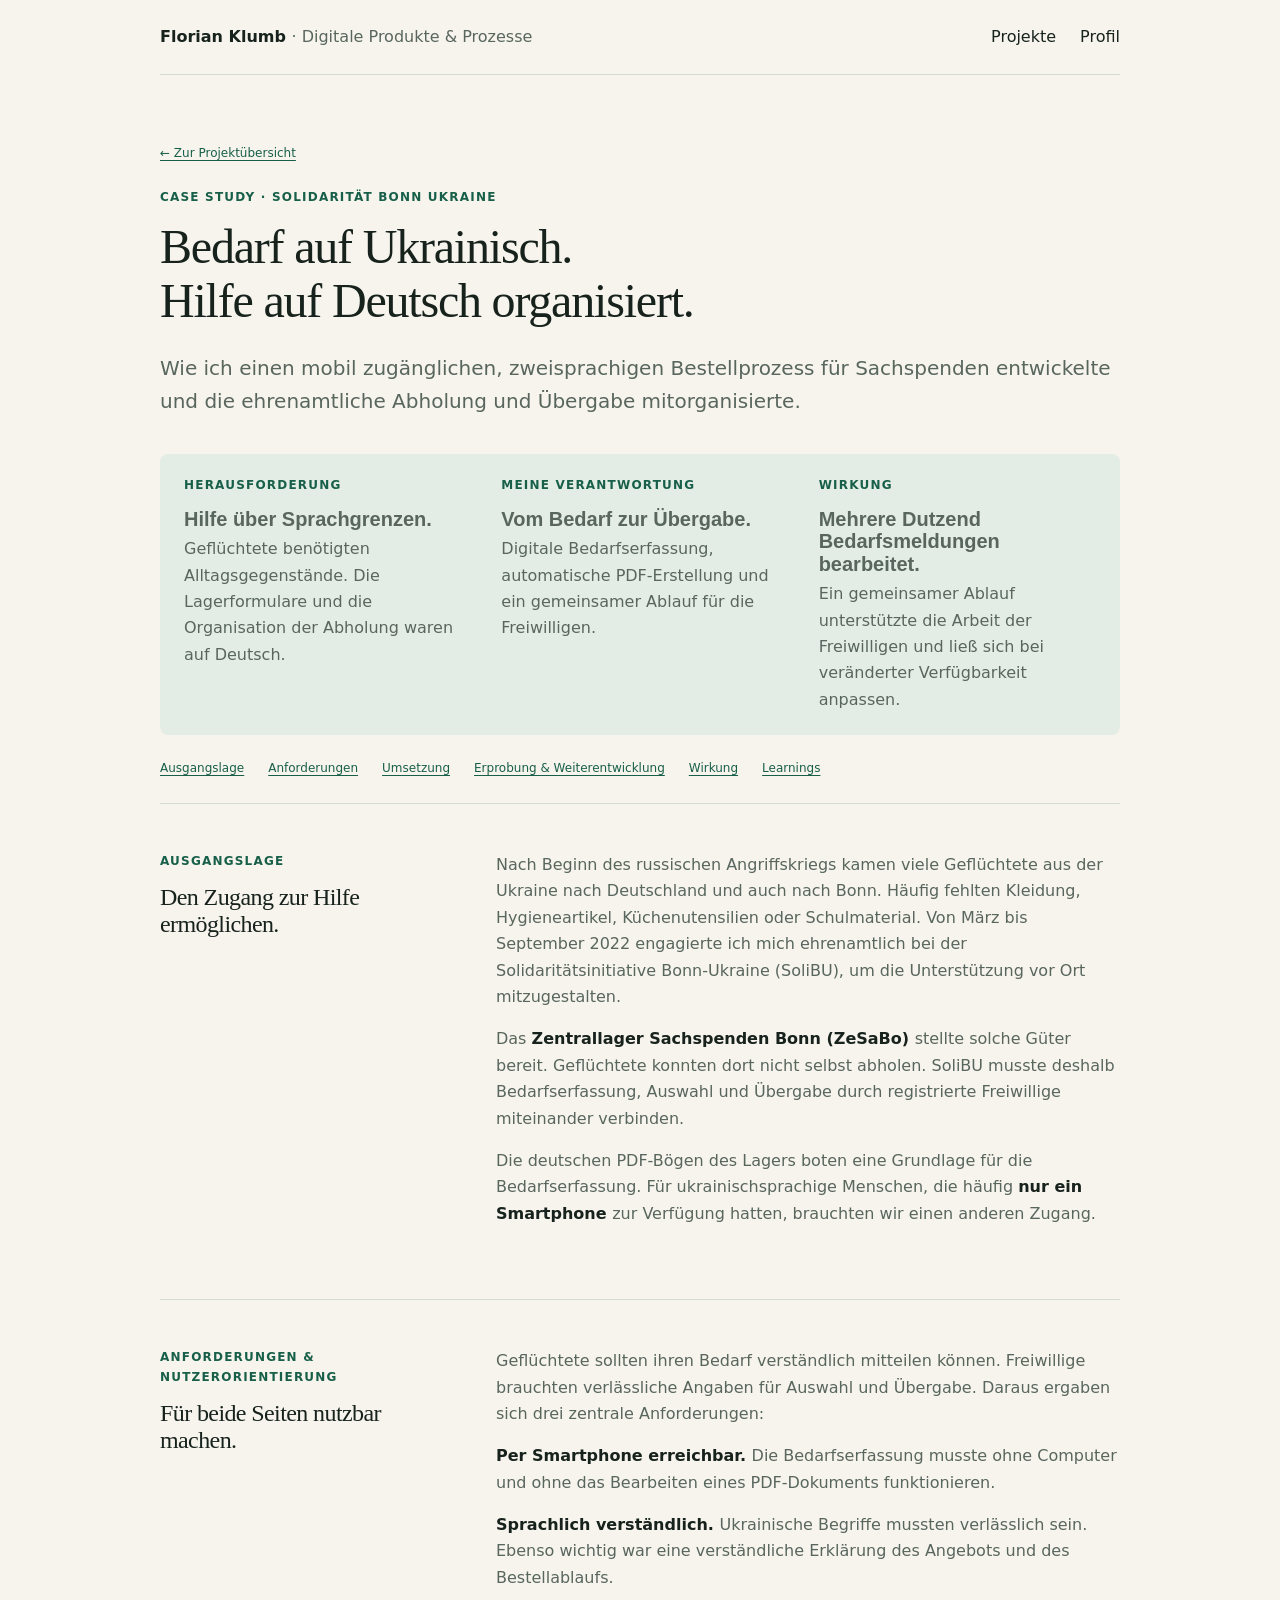
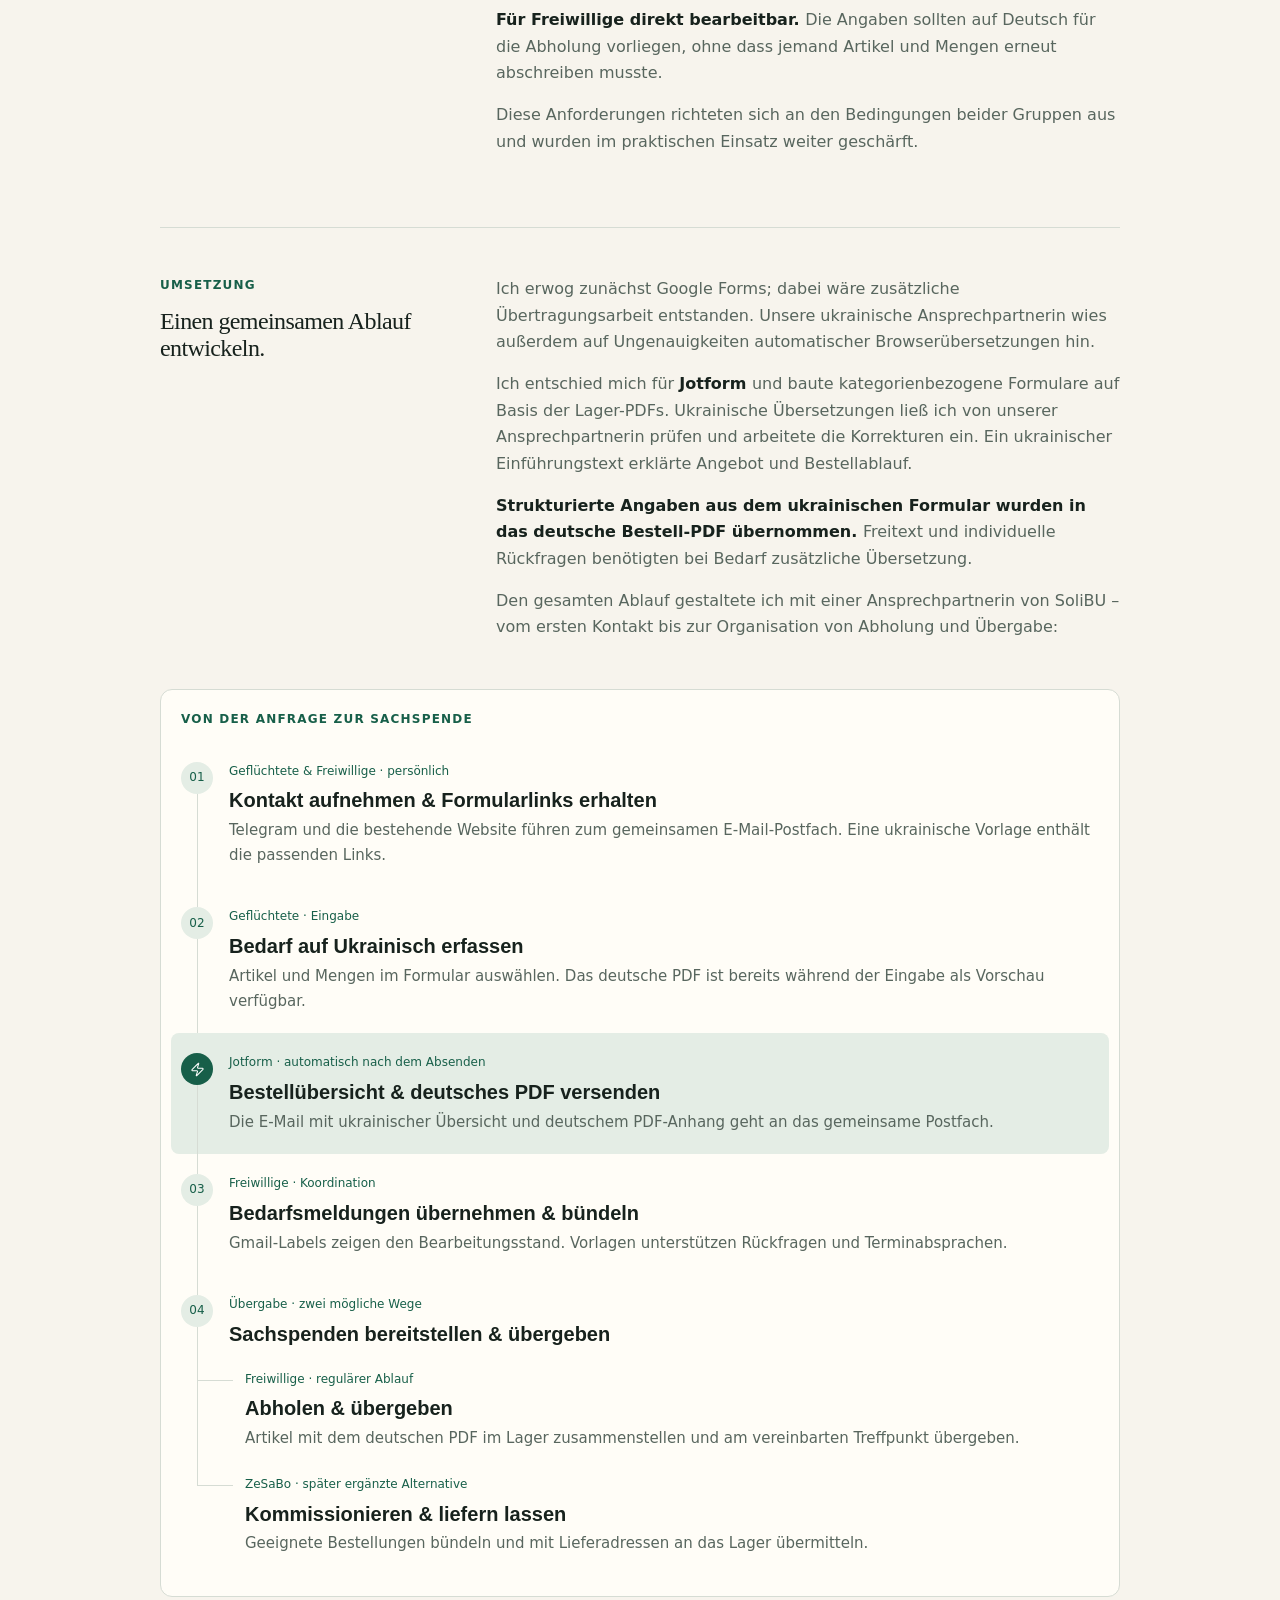
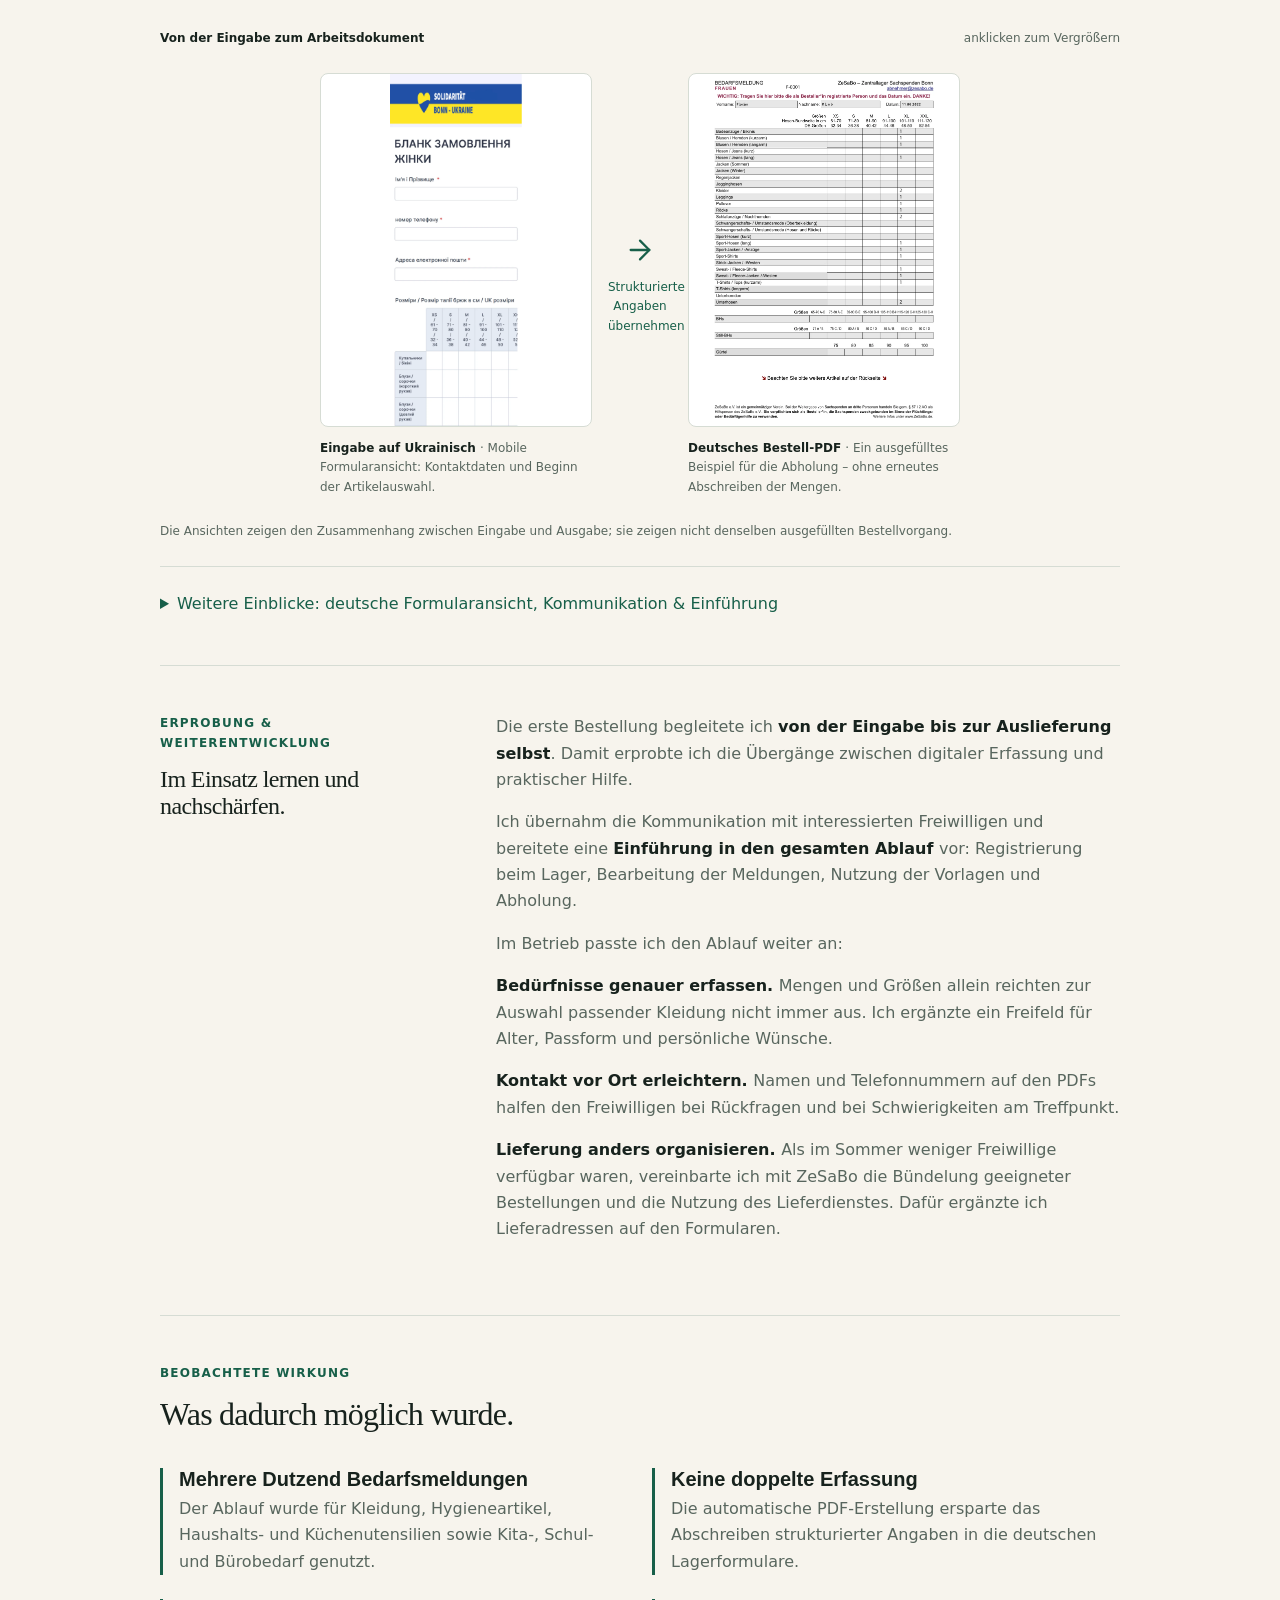
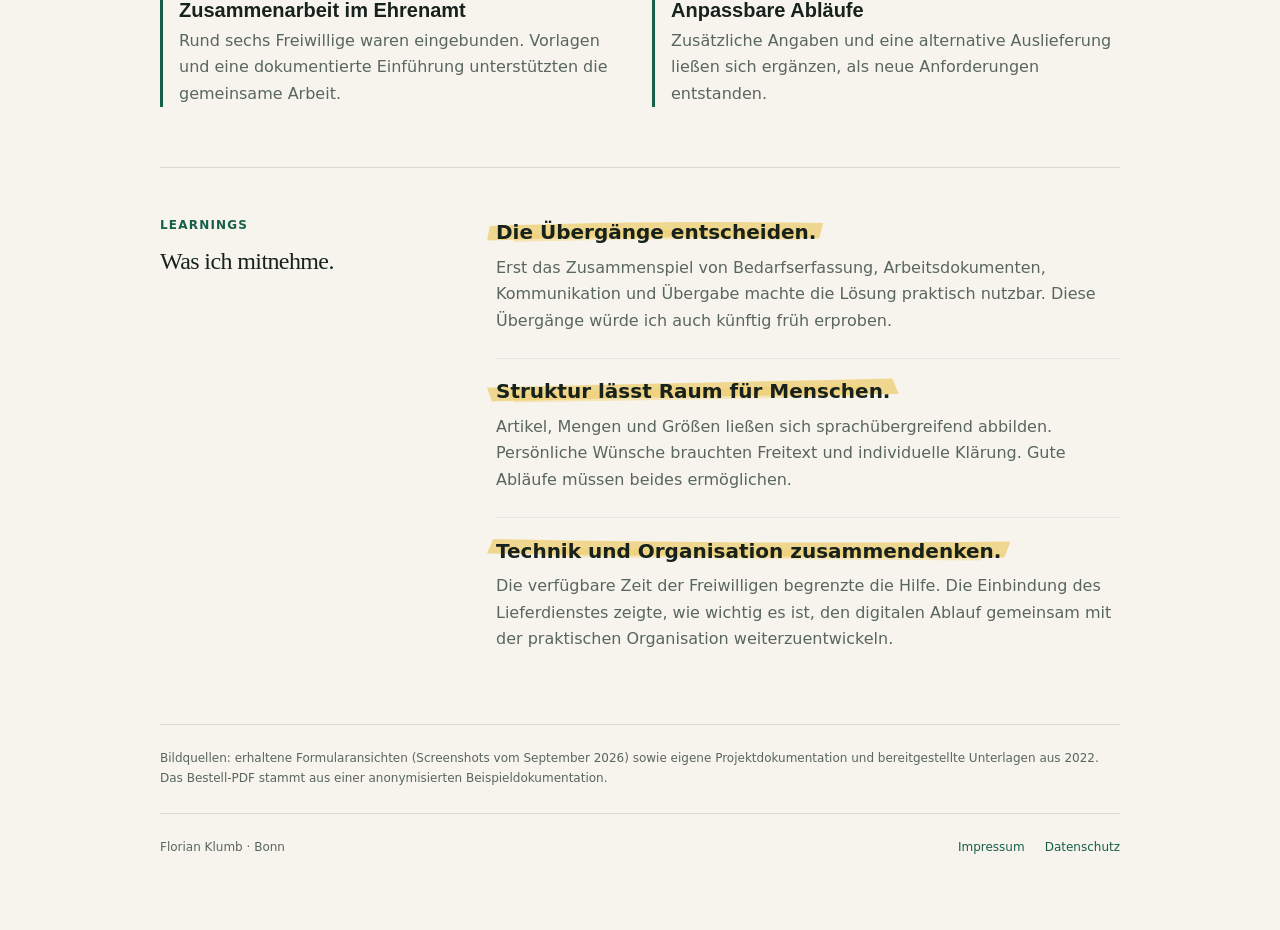
==== commit c5d182f5: "minor - fixed empty spaces in front of punctuation" ====
--- a/case-solibu.html
+++ b/case-solibu.html
@@ -434,9 +434,7 @@
        <div class="content column">
         <p>
          Die erste Bestellung begleitete ich
-         <strong>
-          von der Eingabe bis zur Auslieferung selbst
-         </strong>. Damit erprobte ich die Übergänge zwischen digitaler Erfassung und praktischer Hilfe.
+         <strong>von der Eingabe bis zur Auslieferung selbst</strong>. Damit erprobte ich die Übergänge zwischen digitaler Erfassung und praktischer Hilfe.
         </p>
         <p>
          Ich übernahm die Kommunikation mit interessierten Freiwilligen und bereitete eine
